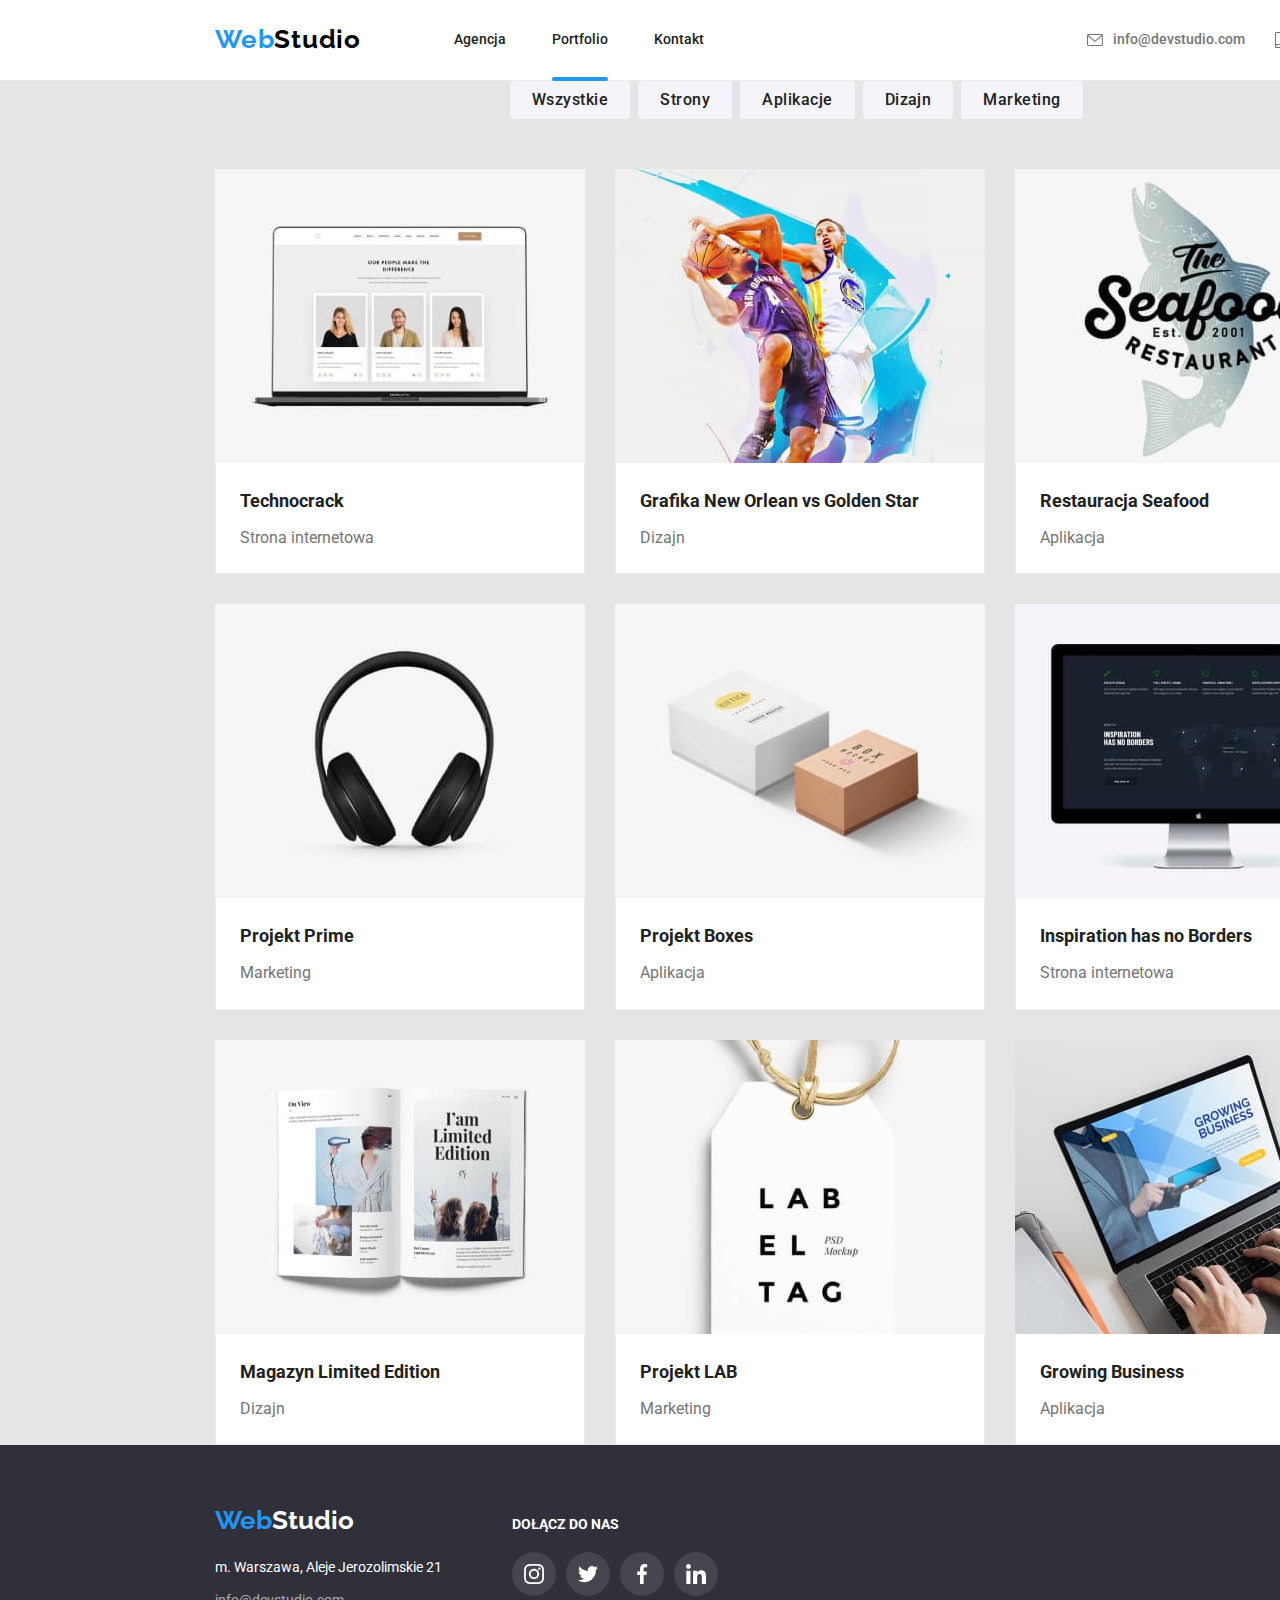
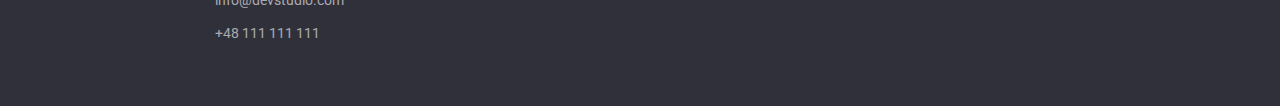
==== portfolio.html @ e91000f1 "homework 6" ====
<!DOCTYPE html>
<html lang="pl">
  <head>
    <meta charset="UTF-8" />
    <meta http-equiv="X-UA-Compatible" content="IE=edge" />
    <meta name="viewport" content="width=device-width, initial-scale=1.0" />
    <title>Portfolio</title>
    <link rel="preconnect" href="https://fonts.googleapis.com" />
    <link rel="preconnect" href="https://fonts.gstatic.com" crossorigin />
    <link
      href="https://fonts.googleapis.com/css2?family=Raleway:wght@700&family=Roboto:wght@400;500;700;900&display=swap"
      rel="stylesheet"
    />
    <link rel="stylesheet" href="./css/modern-normalize.min.css" />
    <link rel="stylesheet" href="./css/styles.css" />
  </head>
  <body>
    <header class="beginning">
      <div class="container header">
        <nav class="subpages">
          <ul class="navigation">
            <li class="navigation main-page">
              <a class="link" href="./logo-page"
                ><span class="logo">Web</span>Studio</a
              >
            </li>
            <li class="navigation subpage-agency">
              <a class="link" href="./index.html">Agencja</a>
            </li>
            <li class="navigation subpage-portfolio">
              <a class="link current-page" href="./portfolio.html">Portfolio</a>
            </li>
            <li class="navigation subpage-contact">
              <a class="link" href="./kontakt">Kontakt</a>
            </li>
          </ul>
        </nav>
        <ul class="contact">
          <li class="contact-mail">
            <svg class="envelope" width="16" height="12">
              <use href="images/icons.svg#icon-envelope"></use>
            </svg>
            <a class="link" href="mailto:info@devstudio.com"
              >info@devstudio.com</a
            >
          </li>
          <li class="contact-phone">
            <svg class="smartphone" width="10" height="16">
              <use href="images/icons.svg#icon-smartphone"></use>
            </svg>
            <a class="link" href="tel:+48111111111">+48 111 111 111</a>
          </li>
        </ul>
      </div>
    </header>
    <main class="portfolio-content">
      <div class="section buttons">
        <div class="container">
          <ul class="portfolio-branch">
            <li>
              <button class="branch-item all" type="button">Wszystkie</button>
            </li>
            <li>
              <button class="branch-item" type="button">Strony</button>
            </li>
            <li>
              <button class="branch-item" type="button">Aplikacje</button>
            </li>
            <li>
              <button class="branch-item" type="button">Dizajn</button>
            </li>
            <li>
              <button class="branch-item" type="button">Marketing</button>
            </li>
          </ul>
        </div>
      </div>
      <section class="section products">
        <div class="container">
          <ul class="product-net">
            <li class="product-description">
              <div class="product-image">
                <img
                  src="images/portfolio1.jpg"
                  alt="Laptop z otwartą stroną internetową"
                  width="370"
                  height="294"
                />
                <div class="description-overlay">
                  <p class="hidden-description">
                    Technocrack jest popularną platformą wykorzystywaną do
                    rozpowszechniania koronawirusa. Firmy wykorzystują tę
                    platformę do celów szpiegowskich i ataków na
                    niezabezpieczone serwery konkurencji
                  </p>
                </div>
              </div>
              <div class="description">
                <h3 class="product-title">Technocrack</h3>
                <p class="product-type">Strona internetowa</p>
              </div>
            </li>
            <li class="product-description">
              <div class="product-image">
                <img
                  src="images/portfolio2.jpg"
                  alt="Dwóch koszykarzy walczących o piłkę"
                  width="370"
                  height="294"
                />
                <div class="description-overlay">
                  <p class="hidden-description">
                    Technocrack jest popularną platformą wykorzystywaną do
                    rozpowszechniania koronawirusa. Firmy wykorzystują tę
                    platformę do celów szpiegowskich i ataków na
                    niezabezpieczone serwery konkurencji
                  </p>
                </div>
              </div>
              <div class="description">
                <h3 class="product-title">Grafika New Orlean vs Golden Star</h3>
                <p class="product-type">Dizajn</p>
              </div>
            </li>
            <li class="product-description">
              <div class="product-image">
                <img
                  src="images/portfolio3.jpg"
                  alt="Logo restauracji"
                  width="370"
                  height="294"
                />
                <div class="description-overlay">
                  <p class="hidden-description">
                    Technocrack jest popularną platformą wykorzystywaną do
                    rozpowszechniania koronawirusa. Firmy wykorzystują tę
                    platformę do celów szpiegowskich i ataków na
                    niezabezpieczone serwery konkurencji
                  </p>
                </div>
              </div>
              <div class="description">
                <h3 class="product-title">Restauracja Seafood</h3>
                <p class="product-type">Aplikacja</p>
              </div>
            </li>
            <li class="product-description">
              <div class="product-image">
                <img
                  src="images/portfolio4.jpg"
                  alt="Słuchawki"
                  width="370"
                  height="294"
                />
                <div class="description-overlay">
                  <p class="hidden-description">
                    Technocrack jest popularną platformą wykorzystywaną do
                    rozpowszechniania koronawirusa. Firmy wykorzystują tę
                    platformę do celów szpiegowskich i ataków na
                    niezabezpieczone serwery konkurencji
                  </p>
                </div>
              </div>
              <div class="description">
                <h3 class="product-title">Projekt Prime</h3>
                <p class="product-type">Marketing</p>
              </div>
            </li>
            <li class="product-description">
              <div class="product-image">
                <img
                  src="images/portfolio5.jpg"
                  alt="Dwa pudełka w różnych formatach"
                  width="370"
                  height="294"
                />
                <div class="description-overlay">
                  <p class="hidden-description">
                    Technocrack jest popularną platformą wykorzystywaną do
                    rozpowszechniania koronawirusa. Firmy wykorzystują tę
                    platformę do celów szpiegowskich i ataków na
                    niezabezpieczone serwery konkurencji
                  </p>
                </div>
              </div>
              <div class="description">
                <h3 class="product-title">Projekt Boxes</h3>
                <p class="product-type">Aplikacja</p>
              </div>
            </li>
            <li class="product-description">
              <div class="product-image">
                <img
                  src="images/portfolio6.jpg"
                  alt="Monitor z prezentacją strony internetowej"
                  width="370"
                  height="294"
                />
                <div class="description-overlay">
                  <p class="hidden-description">
                    Technocrack jest popularną platformą wykorzystywaną do
                    rozpowszechniania koronawirusa. Firmy wykorzystują tę
                    platformę do celów szpiegowskich i ataków na
                    niezabezpieczone serwery konkurencji
                  </p>
                </div>
              </div>
              <div class="description">
                <h3 class="product-title">Inspiration has no Borders</h3>
                <p class="product-type">Strona internetowa</p>
              </div>
            </li>
            <li class="product-description">
              <div class="product-image">
                <img
                  src="images/portfolio7.jpg"
                  alt="Otwarty magazyn"
                  width="370"
                  height="294"
                />
                <div class="description-overlay">
                  <p class="hidden-description">
                    Technocrack jest popularną platformą wykorzystywaną do
                    rozpowszechniania koronawirusa. Firmy wykorzystują tę
                    platformę do celów szpiegowskich i ataków na
                    niezabezpieczone serwery konkurencji
                  </p>
                </div>
              </div>
              <div class="description">
                <h3 class="product-title">Magazyn Limited Edition</h3>
                <p class="product-type">Dizajn</p>
              </div>
            </li>
            <li class="product-description">
              <div class="product-image">
                <img
                  src="images/portfolio8.jpg"
                  alt="Projekt metki"
                  width="370"
                  height="294"
                />
                <div class="description-overlay">
                  <p class="hidden-description">
                    Technocrack jest popularną platformą wykorzystywaną do
                    rozpowszechniania koronawirusa. Firmy wykorzystują tę
                    platformę do celów szpiegowskich i ataków na
                    niezabezpieczone serwery konkurencji
                  </p>
                </div>
              </div>
              <div class="description">
                <h3 class="product-title">Projekt LAB</h3>
                <p class="product-type">Marketing</p>
              </div>
            </li>
            <li class="product-description">
              <div class="product-image">
                <img
                  src="images/portfolio9.jpg"
                  alt="Tworzenie aplikacji"
                  width="370"
                  height="294"
                />
                <div class="description-overlay">
                  <p class="hidden-description">
                    Technocrack jest popularną platformą wykorzystywaną do
                    rozpowszechniania koronawirusa. Firmy wykorzystują tę
                    platformę do celów szpiegowskich i ataków na
                    niezabezpieczone serwery konkurencji
                  </p>
                </div>
              </div>
              <div class="description">
                <h3 class="product-title">Growing Business</h3>
                <p class="product-type">Aplikacja</p>
              </div>
            </li>
          </ul>
        </div>
      </section>
    </main>
    <footer class="ending">
      <div class="container footer">
        <div class="contact-data">
          <a class="link-logo" href="./index.html"
            ><span class="logo">Web</span>Studio</a
          >
          <address class="contact-details">
            <p class="address">m. Warszawa, Aleje Jerozolimskie 21</p>
            <a class="link" href="mailto:info@devstudio.com"
              >info@devstudio.com</a
            >
            <a class="link" href="tel:+48111111111">+48 111 111 111</a>
          </address>
        </div>
        <div class="join-us">
          <p class="headline-join-us">DOŁĄCZ DO NAS</p>
          <ul class="social-media">
            <li class="social-media-items">
              <div class="media">
                <svg class="social-media-icon" width="20px" height="20px">
                  <use href="images/icons.svg#icon-instagram-2"></use>
                </svg>
              </div>
            </li>
            <li class="social-media-items">
              <div class="media">
                <svg class="social-media-icon" width="20px" height="20px">
                  <use href="images/icons.svg#icon-twitter-1"></use>
                </svg>
              </div>
            </li>
            <li class="social-media-items">
              <div class="media">
                <svg class="social-media-icon" width="20px" height="20px">
                  <use href="images/icons.svg#icon-facebook-1"></use>
                </svg>
              </div>
            </li>
            <li class="social-media-items">
              <div class="media">
                <svg class="social-media-icon" width="20px" height="20px">
                  <use href="images/icons.svg#icon-linkedin-1"></use>
                </svg>
              </div>
            </li>
          </ul>
        </div>
      </div>
    </footer>
  </body>
</html>
---- css/styles.css ----
:root {
  --logo-color-first: #2196f3;
  --logo-color-second: #000000;
  --headline-color: #212121;
  --text-color: #757575;
  --dark-background-text-color: #ffffff;
  --header-background: #ffffff;
  --light-background: #e5e5e5;
  --team-background: #f5f4fa;
  --dark-background: #2f303a;
  --contact-details: rgba(255, 255, 255, 0.6);
  --branch-background-color: #eeeeee;
  --social-media-icon: #afb1b8;
  --social-media-background-footer: rgba(255, 255, 255, 0.1);
}

body {
  font-family: "Roboto", sans-serif;
  color: var(--text-color);
}

.container {
  width: 1200px;
  margin: 0 auto;
}

.beginning {
  width: 1600px;
  border-bottom-width: 1px;
  border-bottom-style: solid;
  border-bottom-color: #ececec;
}

.header {
  display: flex;
  justify-content: space-between;
}

ul {
  list-style-type: none;
  margin: 0 auto;
  padding: 0;
}

h1,
h2,
h3,
p {
  margin: 0 auto;
}

.subpages {
  padding-left: 15px;
  padding-top: 24px;
  padding-bottom: 25px;
}

.navigation {
  background-color: var(--header);
  display: flex;
  align-items: center;
}

.beginning .link {
  text-decoration: none;
  display: block;
  position: relative;
}

.navigation.main-page .link {
  font-family: "Raleway", sans-serif;
  font-size: 26px;
  line-height: 1.2;
  font-weight: 700;
  letter-spacing: 0.03em;
  color: var(--logo-color-second);
  margin-right: 93px;
  transition: color 250ms cubic-bezier(0.4, 0, 0.2, 1);
}

.logo {
  color: var(--logo-color-first);
}

.navigation.main-page .link:hover,
.navigation.main-page .link:focus {
  color: var(--logo-color-first);
}

.subpage-agency .link,
.subpage-portfolio .link {
  margin-right: 46px;
}

.subpage-agency .link,
.subpage-portfolio .link,
.subpage-contact .link {
  font-size: 14px;
  line-height: 1.1;
  font-weight: 500;
  color: var(--headline-color);
  transition: color 250ms cubic-bezier(0.4, 0, 0.2, 1);
}

.subpage-agency .link:hover,
.subpage-portfolio .link:hover,
.subpage-contact .link:hover,
.subpage-agency .link:focus,
.subpage-portfolio .link:focus,
.subpage-contact .link:focus {
  color: var(--logo-color-first);
}

.current-page::after {
  content: "";
  display: block;
  width: 100%;
  height: 4px;
  background-color: var(--logo-color-first);
  border-radius: 2px;
  position: absolute;
  bottom: -34px;
}

.contact {
  background-color: var(--header-background);
  display: flex;
  justify-content: flex-end;
  align-items: center;
  margin: 0;
  gap: 30px;
}

.contact-mail {
  display: flex;
  align-items: center;
}

.envelope {
  fill: var(--text-color);
  margin-right: 10px;
  transition: fill 250ms cubic-bezier(0.4, 0, 0.2, 1);
}

.contact-phone {
  display: flex;
  align-items: center;
}

.smartphone {
  fill: var(--text-color);
  margin-right: 10px;
  transition: fill 250ms cubic-bezier(0.4, 0, 0.2, 1);
}

.contact .link {
  font-size: 14px;
  line-height: 1.1;
  font-weight: 500;
  color: var(--text-color);
  transition: color 250ms cubic-bezier(0.4, 0, 0.2, 1);
}

.contact-mail .link:hover,
.contact-mail .link:focus,
.contact-phone .link:hover,
.contact-phone .link:focus {
  color: var(--logo-color-first);
}

.contact-mail:hover .envelope,
.contact-mail:focus .envelope {
  fill: var(--logo-color-first);
}

.contact-phone:hover .smartphone,
.contact-phone:focus .smartphone {
  fill: var(--logo-color-first);
}

.slogan {
  width: 1600px;
  background-image: url(../images/background-image.jpg);
  background-position: center;
  background-size: cover;
  box-shadow: inset 0 0 0 2000px rgba(47, 48, 58, 0.4);
}

.motto {
  max-width: 1600px;
  padding: 200px 252px;
  background: transparent;
}

.main-headline {
  font-size: 44px;
  line-height: 1.4;
  font-weight: 900;
  letter-spacing: 0.06em;
  color: var(--dark-background-text-color);
  text-align: center;
}

.order-service {
  font-size: 16px;
  line-height: 1.9;
  font-weight: 700;
  color: var(--dark-background-text-color);
  background-color: var(--logo-color-first);
  border-radius: 4px;
  cursor: pointer;
  display: block;
  width: 200px;
  padding: 10px 41px 10px 42px;
  margin: 30px auto 0;
  transition: color 250ms cubic-bezier(0.4, 0, 0.2, 1);
}

.order-service:hover,
.order-service:focus {
  color: var(--logo-color-second);
}

.backdrop {
  display: flex;
  background-color: rgba(0, 0, 0, 0.2);
  position: fixed;
  left: 0;
  top: 0;
  right: 0;
  bottom: 0;
  z-index: 1;
  opacity: 1;
  visibility: visible;
  transform: scale(1);
  transition: transform 2s cubic-bezier(0.4, 0, 0.2, 1),
    visibility 2s cubic-bezier(0.4, 0, 0.2, 1),
    opacity 2s cubic-bezier(0.4, 0, 0.2, 1);
}

.modal {
  width: 528px;
  height: 581px;
  margin: auto;
  background-color: var(--header-background);
  box-shadow: 0px 1px 3px rgba(0, 0, 0, 0.12), 0px 1px 1px rgba(0, 0, 0, 0.14),
    0px 2px 1px rgba(0, 0, 0, 0.2);
  border-radius: 4px;
}

.button-close {
  padding-top: 8px;
  padding-right: 8px;
  padding-left: 490px;
}

.modal-close {
  border: none;
  background-color: var(--header-background);
  margin: 0;
  padding: 0;
  display: block;
  width: 30px;
  height: 30px;
}

.circle {
  border: solid 1px rgba(0, 0, 0, 0.1);
  width: 30px;
  height: 30px;
  border-radius: 50%;
  padding: 5.4px;
  transition: border 250ms cubic-bezier(0.4, 0, 0.2, 1);
}

.is-hidden {
  pointer-events: none;
  visibility: hidden;
  opacity: 0;
  transform: scale(0);
}

.close {
  fill: var(--logo-color-second);
  background-color: var(--header-background);
  display: block;
  transition: fill 250ms cubic-bezier(0.4, 0, 0.2, 1);
}

.circle:hover,
.circle:focus {
  border: solid 1px var(--logo-color-first);
}

.circle:hover .close,
.circle:focus .close {
  fill: var(--logo-color-first);
}

.form-user-data {
  padding: 2px 40px 40px;
}

.form-title {
  font-size: 20px;
  line-height: 1.17;
  font-weight: 700;
  text-align: center;
  color: var(--headline-color);
  margin-bottom: 12px;
}

.text-data label {
  display: block;
  font-size: 12px;
  line-height: 1.17;
  color: var(--text-color);
}

.text-data input {
  display: block;
  width: 448px;
  height: 40px;
  margin-block: 4px 10px;
}

.input-name {
  position: relative;
}

.icon-input {
  position: absolute;
  top: 14px;
  left: 15px;
  fill: var(--headline-color);
  z-index: 2;
}

.text-data textarea {
  resize: none;
  margin-block: 4px 20px;
  width: 448px;
  height: 120px;
  padding: 12px 16px;
}

.text-data textarea::placeholder {
  font-size: 12px;
  line-height: 1.17;
  color: rgba(117, 117, 117, 0.5);
}

.approval .link {
  color: var(--logo-color-first);
}

.checkbox-box {
  -moz-appearance: none;
  -webkit-appearance: none;
  appearance: none;
}

.approval-checked {
  width: 16px;
  height: 15px;
  border: 2px solid var(--headline-color);
  border-radius: 4px;
  transition: border 250ms cubic-bezier(0.4, 0, 0.2, 1);
}

.checkbox-box:checked ~ .approval-checked {
  border: 0 solid #212121;
}

.checked-icon {
  display: block;
  visibility: hidden;
  transition: visibility 250ms cubic-bezier(0.4, 0, 0.2, 1);
}

.checkbox-box:checked ~ .approval-checked .checked-icon {
  display: block;
  visibility: visible;
}

.send-data {
  display: block;
  width: 200px;
  height: 50px;
  padding: 10px 76px;
  margin: 30px auto 40px;
  background-color: var(--logo-color-first);
  color: var(--dark-background-text-color);
  box-shadow: 0px 4px 4px rgba(0, 0, 0, 0.15);
  border-radius: 4px;
  border: none;
}

.lorem-ipsum,
.coverage {
  background-color: var(--light-background);
}

.window-lorem {
  width: 270px;
  background-color: var(--team-background);
  padding: 25px 100px;
}

.icon-lorem {
  fill: currentColor;
}

.lorem-ipsum {
  width: 1600px;
  padding-bottom: 0;
}

.lorem {
  display: flex;
  justify-content: space-around;
}

.coverage {
  width: 1600px;
}

.headline-lorem {
  font-size: 14px;
  line-height: 1.1;
  font-weight: 700;
  color: var(--headline-color);
  width: 270px;
  margin-bottom: 10px;
  padding-top: 30px;
}

.text {
  font-size: 14px;
  line-height: 1.7;
  width: 270px;
}

.headline {
  font-size: 36px;
  line-height: 1.2;
  font-weight: 700;
  color: var(--headline-color);
  text-align: center;
  margin-bottom: 50px;
}

.actions {
  display: flex;
  justify-content: space-around;
}

.action {
  position: relative;
  display: flex;
}

.action-label {
  position: absolute;
  bottom: 0;
  background-color: rgba(47, 48, 58, 0.8);
  padding-block: 27px;
  width: 100%;
}

.action-description {
  font-size: 14px;
  line-height: 1.1;
  color: var(--dark-background-text-color);
  text-align: center;
  letter-spacing: 0.03em;
  font-weight: 700;
}

.team {
  background-color: var(--team-background);
  width: 1600px;
  padding-bottom: 94px;
}

.people {
  display: flex;
  justify-content: space-around;
}

.team-member {
  background-color: var(--header-background);
  box-shadow: 0px 1px 3px rgba(0, 0, 0, 0.12), 0px 1px 1px rgba(0, 0, 0, 0.14),
    0px 2px 1px rgba(0, 0, 0, 0.2);
  border-radius: 0px 0px 4px 4px;
}

.name {
  font-size: 16px;
  line-height: 1.2;
  font-weight: 500;
  color: var(--headline-color);
  text-align: center;
  margin: 30px auto 10px;
}

.position {
  font-size: 16px;
  line-height: 1.2;
  text-align: center;
  padding-bottom: 16px;
}

.social-media {
  display: flex;
  justify-content: center;
  padding-bottom: 30px;
  gap: 10px;
}

.media {
  width: 44px;
  height: 44px;
  padding: 12px;
  border-radius: 50%;
  background-color: var(--header-background);
  transition: background-color 250ms cubic-bezier(0.4, 0, 0.2, 1);
}

.media:hover,
.media:focus {
  background-color: var(--logo-color-first);
}

.media:hover .social-media-icon,
.media:focus .social-media-icon {
  fill: var(--header-background);
}

.social-media-icon {
  fill: var(--social-media-icon);
  transition: fill 250ms cubic-bezier(0.4, 0, 0.2, 1);
}

.clients {
  width: 1600px;
}

.headline.our-clients {
  padding-inline: 501px 498px;
}

.client {
  width: 170px;
  padding: 16px 32px;
  border: solid 1px var(--social-media-icon);
  border-radius: 4px;
  transition: border 250ms cubic-bezier(0.4, 0, 0.2, 1);
}

.client-logos {
  display: flex;
  justify-content: center;
  gap: 30px;
}

.client-logo {
  fill: var(--social-media-icon);
  transition: fill 250ms cubic-bezier(0.4, 0, 0.2, 1);
}

.client:hover,
.client:focus {
  border: solid 1px var(--logo-color-first);
}

.client:hover .client-logo,
.client:focus .client-logo {
  fill: var(--logo-color-first);
}

.ending {
  background-color: var(--dark-background);
  width: 1600px;
}

.footer {
  display: flex;
}

.ending .link,
.link-logo {
  text-decoration: none;
}

.link-logo {
  font-family: "Raleway", sans-serif;
  font-size: 26px;
  line-height: 1.2;
  font-weight: 700;
  color: var(--dark-background-text-color);
  transition: color 250ms cubic-bezier(0.4, 0, 0.2, 1);
}

.ending .link:hover,
.ending .link:focus {
  color: var(--logo-color-first);
}

.link-logo:hover,
.link-logo:focus {
  color: var(--logo-color-first);
}

.address {
  font-size: 14px;
  line-height: 1.7;
  color: var(--dark-background-text-color);
}

.contact-details {
  font-style: normal;
}

.contact-data {
  padding-block: 60px;
  padding-left: 15px;
}

.link-logo {
  display: block;
  margin-bottom: 20px;
}

.contact-details .link {
  font-size: 14px;
  line-height: 1.7;
  color: var(--contact-details);
  display: block;
  margin-top: 9px;
  transition: color 250ms cubic-bezier(0.4, 0, 0.2, 1);
}

.join-us {
  padding-left: 70px;
  padding-right: 78px;
}

.headline-join-us {
  font-size: 14px;
  line-height: 1.1;
  font-weight: 700;
  color: var(--dark-background-text-color);
  padding-top: 72px;
  margin-bottom: 20px;
}

.join-us .media {
  background-color: var(--social-media-background-footer);
}

.join-us .social-media-icon {
  fill: var(--dark-background-text-color);
}

.join-us .media:hover,
.join-us .media:focus {
  background-color: var(--logo-color-first);
}

.form-newsletter {
  padding-top: 72px;
}

.label-newsletter {
  font-size: 14px;
  font-weight: 700;
  line-height: 1.1;
  color: var(--dark-background-text-color);
  margin-bottom: 20px;
  display: block;
}

.input-newsletter {
  display: inline-block;
  width: 358px;
  height: 50px;
  border: 1px solid rgba(255, 255, 255, 0.3);
  border-radius: 4px;
  background-color: var(--dark-background);
  padding-block: 15px;
  padding-left: 16px;
  transition: border 250ms cubic-bezier(0.4, 0, 0.2, 1);
}

.input-newsletter::placeholder {
  font-size: 16px;
  line-height: 1.25;
  color: rgba(255, 255, 255, 0.6);
}

.input-newsletter:focus {
  border: 1px solid var(--logo-color-first);
}

.sign-up {
  display: inline-block;
  width: 200px;
  height: 50px;
  font-size: 16px;
  line-height: 1.87;
  font-weight: 700;
  letter-spacing: 0.06em;
  color: var(--dark-background-text-color);
  background-color: var(--logo-color-first);
  border: none;
  border-radius: 4px;
  padding: 10px 28px 10px 42px;
}

.send {
  fill: var(--header-background);
  margin-left: 24px;
}

.button-sign-up {
  display: flex;
  flex-direction: row;
  justify-content: space-between;
}
.portfolio-content {
  background-color: var(--light-background);
  width: 1600px;
}

.input-footer {
  display: flex;
  justify-content: flex-start;
  gap: 12px;
}

.buttons {
  width: 1600px;
  padding-bottom: 0;
}

.portfolio-branch {
  display: flex;
  padding: 0 318px 50px 310px;
}

.branch-item {
  font-size: 16px;
  line-height: 1.6;
  font-weight: 500;
  color: var(--headline-color);
  background-color: var(--team-background);
  cursor: pointer;
  display: block;
  padding: 6px 22px;
  text-align: center;
  letter-spacing: 0.03em;
  border-radius: 4px;
  border: transparent;
  margin-left: 8px;
  transition: color 250ms cubic-bezier(0.4, 0, 0.2, 1),
    background-color 250ms cubic-bezier(0.4, 0, 0.2, 1),
    box-shadow 250ms cubic-bezier(0.4, 0, 0.2, 1);
}

.branch-item.all {
  margin-left: 0;
}

.branch-item:hover,
.branch-item:focus {
  color: var(--dark-background-text-color);
  background-color: var(--logo-color-first);
  box-shadow: 0px 3px 1px rgba(0, 0, 0, 0.1), 0px 1px 2px rgba(0, 0, 0, 0.08),
    0px 2px 2px rgba(0, 0, 0, 0.12);
}

.products {
  width: 1600px;
  padding-top: 0;
}

.product-image {
  position: relative;
  overflow: hidden;
  margin: 0;
}

.description-overlay {
  background-color: rgba(33, 150, 243, 0.9);
  top: 0;
  left: 0;
  position: absolute;
  width: 100%;
  height: 100%;

  transform: translatey(100%);
  transition: transform 250ms cubic-bezier(0.4, 0, 0.2, 1);
}

.hidden-description {
  font-size: 18px;
  line-height: 1.55;
  letter-spacing: 0.03em;
  color: var(--dark-background-text-color);
  width: 100%;
  padding: 49px 45px 49px 24px;
}

.product-description:hover .description-overlay {
  transform: translatey(0);
}
.product-description {
  background-color: var(--branch-background-color);
  transition: box-shadow 250ms cubic-bezier(0.4, 0, 0.2, 1);
}

.product-description:hover {
  box-shadow: 0px 1px 1px rgba(0, 0, 0, 0.12), 0px 4px 4px rgba(0, 0, 0, 0.06),
    1px 4px 6px rgba(0, 0, 0, 0.16);
}

.product-description img {
  display: block;
}

.description {
  background-color: var(--header-background);
  margin: 0;
  border-left-width: 1px;
  border-left-style: solid;
  border-left-color: #eeeeee;
  border-bottom-width: 1px;
  border-bottom-style: solid;
  border-bottom-color: #eeeeee;
  border-right-width: 1px;
  border-right-style: solid;
  border-right-color: #eeeeee;
}

.product-title {
  font-size: 18px;
  line-height: 2;
  font-weight: 700;
  color: var(--headline-color);
  padding-top: 20px;
  padding-left: 24px;
  margin-bottom: 4px;
}

.product-type {
  font-size: 16px;
  line-height: 1.9;
  padding-bottom: 20px;
  padding-left: 24px;
}

.product-net {
  display: flex;
  flex-wrap: wrap;
  gap: 30px;
  padding: 0;
  margin: 0;
  flex-basis: calc((100%-60px) / 3);
  align-content: space-around;
  padding-left: 15px;
}
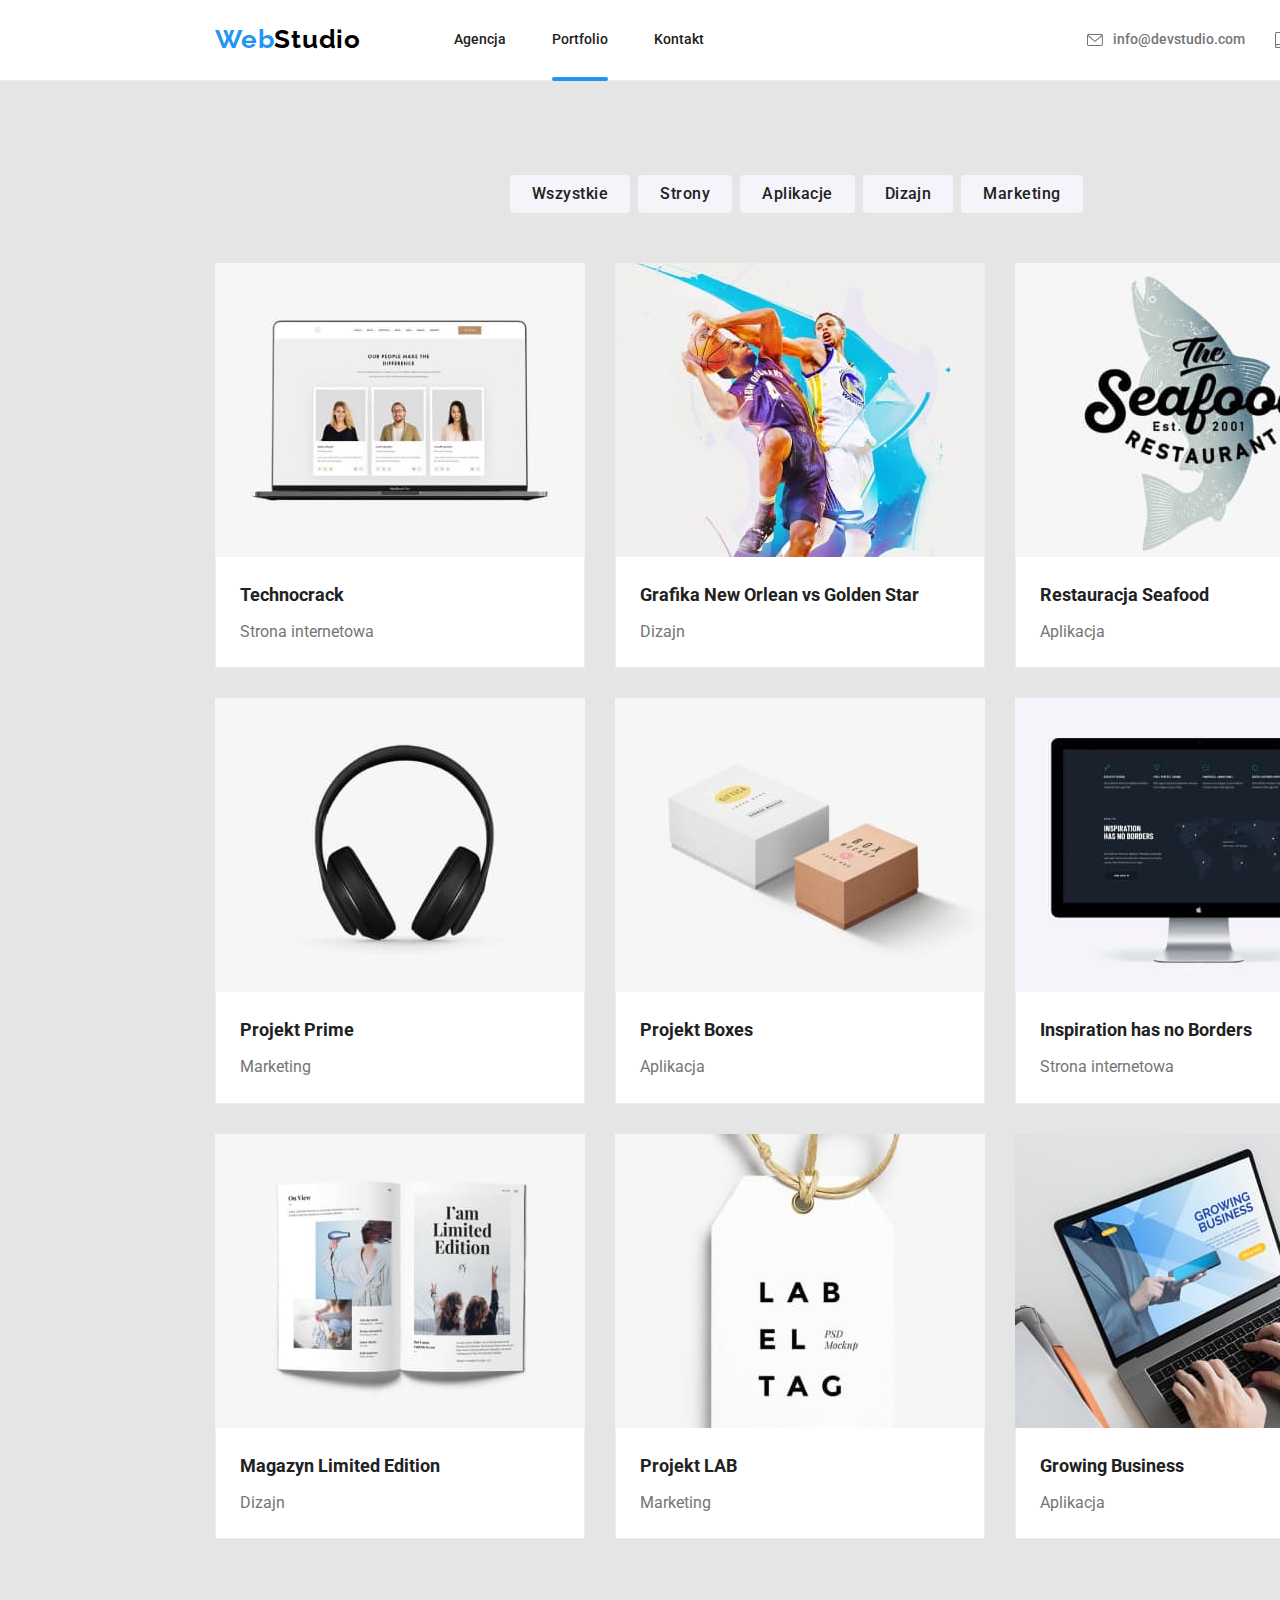
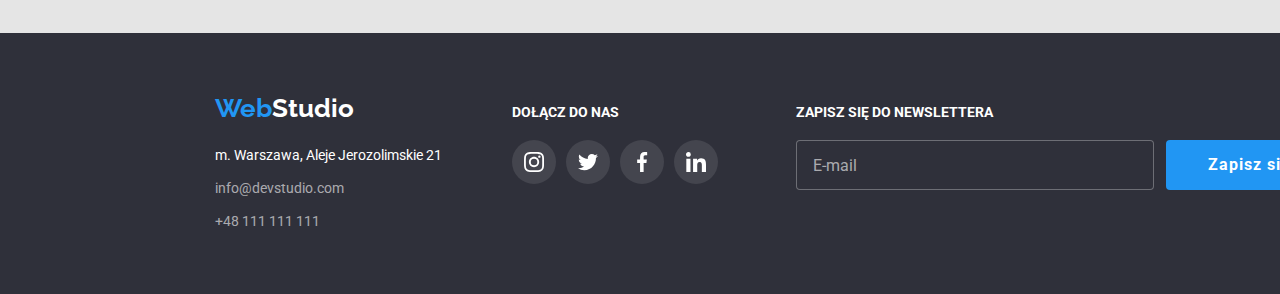
==== commit ec979b28: "corrected homework 6" ====
--- a/portfolio.html
+++ b/portfolio.html
@@ -327,6 +327,28 @@
             </li>
           </ul>
         </div>
+        <div class="form-footer">
+          <form class="form-newsletter">
+            <label for="newsletter-email" class="label-newsletter"
+              >ZAPISZ SIĘ DO NEWSLETTERA</label
+            >
+            <div class="input-footer">
+              <input
+                id="newsletter-email"
+                type="email"
+                name="email"
+                placeholder="E-mail"
+                class="input-newsletter"
+              />
+              <button type="submit" class="sign-up">
+                Zapisz się
+                <svg class="send" width="24px" height="24px">
+                  <use href="images/icons.svg#icon-icon-send"></use>
+                </svg>
+              </button>
+            </div>
+          </form>
+        </div>
       </div>
     </footer>
   </body>
--- a/css/styles.css
+++ b/css/styles.css
@@ -287,14 +287,30 @@
   transition: fill 250ms cubic-bezier(0.4, 0, 0.2, 1);
 }
 
-.circle:hover,
-.circle:focus {
+.circle:hover {
   border: solid 1px var(--logo-color-first);
+}
+
+.modal-close:focus-within .close {
+  fill: var(--logo-color-first);
+}
+
+.modal-close:focus {
+  outline: none;
+}
+
+.modal-close:focus .circle {
+  border: 1px solid var(--logo-color-first);
 }
 
 .circle:hover .close,
 .circle:focus .close {
   fill: var(--logo-color-first);
+  outline: none;
+}
+
+.section {
+  padding-block: 94px;
 }
 
 .form-user-data {
@@ -315,6 +331,7 @@
   font-size: 12px;
   line-height: 1.17;
   color: var(--text-color);
+  letter-spacing: 0.01em;
 }
 
 .text-data input {
@@ -322,18 +339,31 @@
   width: 448px;
   height: 40px;
   margin-block: 4px 10px;
-}
-
-.input-name {
+  padding-left: 42px;
+  border: 1px solid rgba(33, 33, 33, 0.2);
+  border-radius: 4px;
+  transition: border 250ms cubic-bezier(0.4, 0, 0.2, 1);
+}
+
+.text-data {
   position: relative;
 }
 
 .icon-input {
   position: absolute;
-  top: 14px;
+  top: 32px;
   left: 15px;
   fill: var(--headline-color);
-  z-index: 2;
+  transition: fill 250ms cubic-bezier(0.4, 0, 0.2, 1);
+}
+
+.text-data input:focus {
+  border: 1px solid var(--logo-color-first);
+  outline: none;
+}
+
+.text-data:focus-within .icon-input {
+  fill: var(--logo-color-first);
 }
 
 .text-data textarea {
@@ -342,47 +372,70 @@
   width: 448px;
   height: 120px;
   padding: 12px 16px;
+  border: 1px solid rgba(33, 33, 33, 0.2);
+  border-radius: 4px;
+  transition: border 250ms cubic-bezier(0.4, 0, 0.2, 1);
 }
 
 .text-data textarea::placeholder {
   font-size: 12px;
   line-height: 1.17;
   color: rgba(117, 117, 117, 0.5);
+  transition: color 250ms cubic-bezier(0.4, 0, 0.2, 1);
+}
+
+.comment:focus {
+  border: 1px solid var(--logo-color-first);
+  outline: none;
+}
+
+.comment:focus::placeholder {
+  color: var(--logo-color-first);
+}
+
+.checkbox-label {
+  font-size: 14px;
+  line-height: 1.71;
+}
+.checkbox-box {
+  width: 16px;
+  height: 15px;
+  margin-inline: 15px 8px;
+  cursor: pointer;
+  opacity: 0;
+  z-index: 2;
+}
+
+.approval {
+  display: flex;
+  align-items: center;
+  position: relative;
 }
 
 .approval .link {
   color: var(--logo-color-first);
 }
 
-.checkbox-box {
-  -moz-appearance: none;
-  -webkit-appearance: none;
-  appearance: none;
-}
-
-.approval-checked {
-  width: 16px;
-  height: 15px;
-  border: 2px solid var(--headline-color);
-  border-radius: 4px;
-  transition: border 250ms cubic-bezier(0.4, 0, 0.2, 1);
-}
-
-.checkbox-box:checked ~ .approval-checked {
-  border: 0 solid #212121;
-}
-
-.checked-icon {
-  display: block;
+.not-checked {
+  position: absolute;
+  left: 15px;
+  transition: visibility 250ms cubic-bezier(0.4, 0, 0.2, 1);
+}
+
+.checkbox-box:checked ~ .not-checked {
+  visibility: hidden;
+}
+
+.checked {
+  position: absolute;
+  left: 15px;
   visibility: hidden;
   transition: visibility 250ms cubic-bezier(0.4, 0, 0.2, 1);
 }
 
-.checkbox-box:checked ~ .approval-checked .checked-icon {
-  display: block;
+.checkbox-box:checked ~ .checked {
   visibility: visible;
 }
-
 .send-data {
   display: block;
   width: 200px;
@@ -394,6 +447,13 @@
   box-shadow: 0px 4px 4px rgba(0, 0, 0, 0.15);
   border-radius: 4px;
   border: none;
+  transition: color 250ms cubic-bezier(0.4, 0, 0.2, 1);
+}
+
+.send-data:focus,
+.send-data:hover {
+  color: var(--logo-color-second);
+  outline: none;
 }
 
 .lorem-ipsum,
@@ -697,37 +757,54 @@
   font-size: 16px;
   line-height: 1.25;
   color: rgba(255, 255, 255, 0.6);
+  transition: color 250ms cubic-bezier(0.4, 0, 0.2, 1);
 }
 
 .input-newsletter:focus {
   border: 1px solid var(--logo-color-first);
+  outline: none;
+}
+
+.input-newsletter:focus::placeholder {
+  color: var(--logo-color-first);
 }
 
 .sign-up {
-  display: inline-block;
+  display: block;
   width: 200px;
   height: 50px;
   font-size: 16px;
-  line-height: 1.87;
+  line-height: 1.875;
   font-weight: 700;
   letter-spacing: 0.06em;
   color: var(--dark-background-text-color);
   background-color: var(--logo-color-first);
   border: none;
   border-radius: 4px;
-  padding: 10px 28px 10px 42px;
+  padding: 10px 75px 10px 42px;
+  position: relative;
+  transition: color 250ms cubic-bezier(0.4, 0, 0.2, 1);
 }
 
 .send {
   fill: var(--header-background);
-  margin-left: 24px;
-}
-
-.button-sign-up {
-  display: flex;
-  flex-direction: row;
-  justify-content: space-between;
-}
+  position: absolute;
+  top: 13px;
+  left: 148px;
+  transition: fill 250ms cubic-bezier(0.4, 0, 0.2, 1);
+}
+
+.sign-up:focus,
+.sign-up:hover {
+  color: var(--logo-color-second);
+  outline: none;
+}
+
+.sign-up:focus .send,
+.sign-up:hover .send {
+  fill: var(--logo-color-second);
+}
+
 .portfolio-content {
   background-color: var(--light-background);
   width: 1600px;
